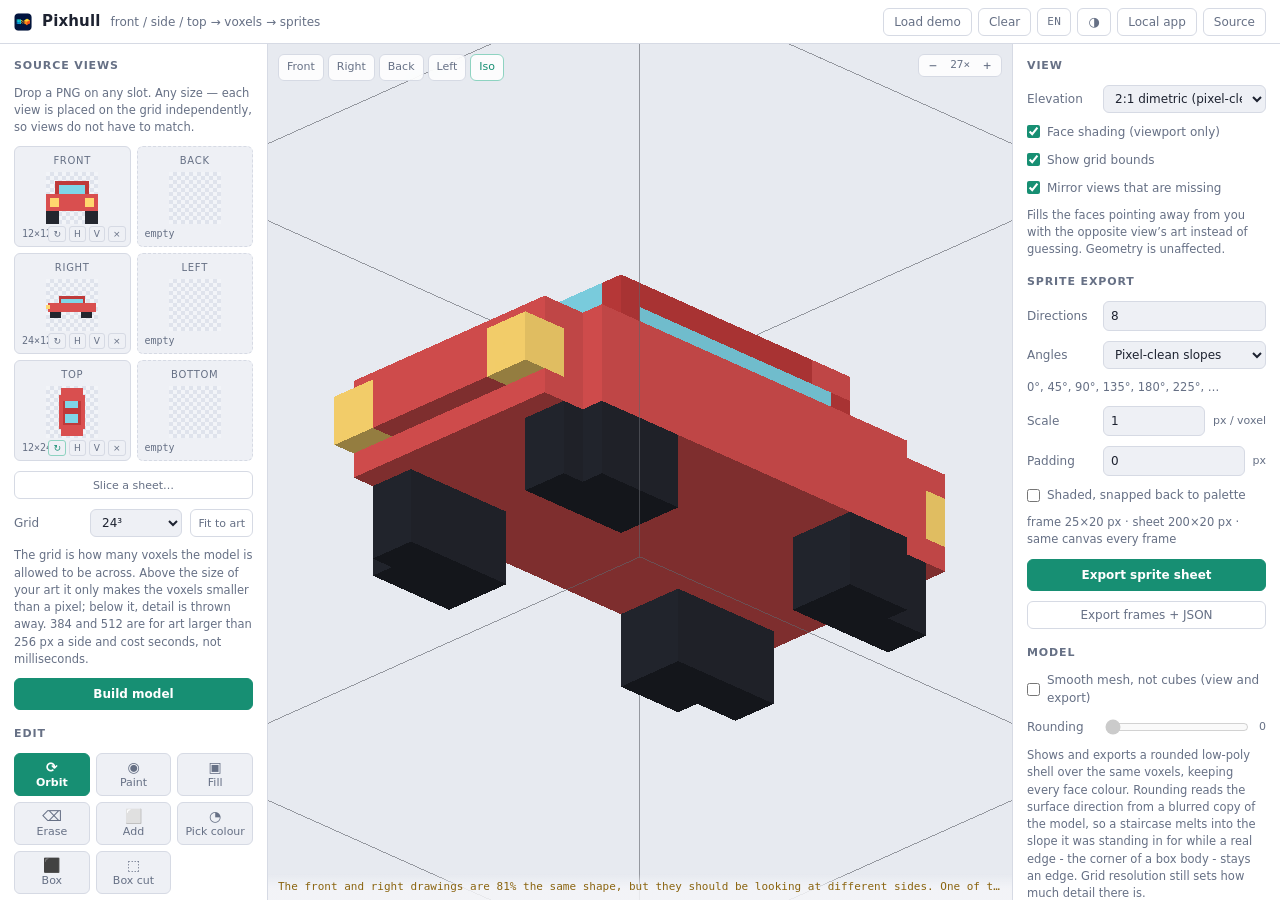
==== index.html @ c2f1fbd6 "Пункт 8: Carve in a worker, and let the tab say how far it has got Co-Authored-By: Claude Opus 5 <no" ====
<!DOCTYPE html>
<html lang="en">
<head>
<meta charset="utf-8">
<meta name="viewport" content="width=device-width, initial-scale=1">
<title>Pixhull — pixel art to 3D</title>
<meta name="description" content="Turn front / side / top pixel art into a 3D voxel model and export pixel-perfect sprite turnarounds. Free, open source, runs entirely in your browser.">
<script>
  // Apply the stored theme before the stylesheet paints, so a light-theme user
  // never sees a dark flash on load.
  try {
    var saved = localStorage.getItem('pixhull.theme');
    document.documentElement.dataset.theme =
      saved === 'light' || saved === 'dark'
        ? saved
        : (window.matchMedia('(prefers-color-scheme: light)').matches ? 'light' : 'dark');
  } catch (e) {
    document.documentElement.dataset.theme = 'dark';
  }
</script>
<link rel="stylesheet" href="css/app.css">
<link rel="icon" type="image/png" sizes="32x32" href="assets/icon-32.png">
<link rel="icon" type="image/webp" sizes="1254x1254" href="assets/icon.webp">
<link rel="apple-touch-icon" sizes="180x180" href="assets/icon-180.png">
<meta property="og:title" content="Pixhull">
<meta property="og:description" content="Turn front / side / top pixel art into a 3D voxel model and export pixel-perfect sprite turnarounds. Free, open source, runs in your browser.">
<meta property="og:image" content="https://metalismaticus.github.io/Pixhull/assets/icon.webp">
<meta name="twitter:card" content="summary">
</head>
<body>

<header class="topbar">
  <div class="brand">
    <span class="logo" aria-hidden="true"></span>
    <h1>Pixhull</h1>
    <span class="tagline" data-i18n="app.tagline"></span>
  </div>
  <div class="topbar-actions">
    <button id="btn-demo" class="ghost" type="button" data-i18n="app.loadDemo"></button>
    <button id="btn-clear" class="ghost" type="button" data-i18n="app.clear"></button>
    <button id="btn-lang" class="ghost toggle" type="button" data-i18n-title="app.language">EN</button>
    <button id="btn-theme" class="ghost toggle" type="button" data-i18n-title="app.theme" aria-hidden="false">
      <span id="theme-icon">◐</span>
    </button>
    <a class="ghost link" href="download.html" data-i18n="app.getLocal"></a>
    <a class="ghost link" href="https://github.com/Metalismaticus/Pixhull" id="repo-link" target="_blank" rel="noopener" data-i18n="app.source"></a>
  </div>
</header>

<main class="layout">

  <!-- ------------------------------------------------------------------ -->
  <aside class="panel panel-left">
    <h2 data-i18n="views.heading"></h2>
    <p class="hint" data-i18n="views.hint"></p>

    <div id="view-slots" class="view-slots"></div>
    <button id="btn-sheet" class="ghost small" type="button" data-i18n="sheet.open"></button>

    <div class="field">
      <label for="grid-size" data-i18n="grid.label"></label>
      <select id="grid-size">
        <option value="16">16³</option>
        <option value="24">24³</option>
        <option value="32" selected>32³</option>
        <option value="48">48³</option>
        <option value="64">64³</option>
        <option value="96">96³</option>
        <option value="128">128³</option>
        <option value="192">192³</option>
        <option value="256">256³</option>
        <option value="384">384³</option>
        <option value="512">512³</option>
      </select>
      <button id="btn-autofit" class="ghost small" type="button" data-i18n="grid.fit"></button>
    </div>
    <p class="hint" id="grid-hint" data-i18n="grid.hint"></p>

    <button id="btn-build" class="primary" type="button" data-i18n="grid.build"></button>

    <h2 data-i18n="edit.heading"></h2>
    <div class="toolbar" id="tool-bar" role="radiogroup" data-i18n-aria="edit.heading"></div>
    <p class="hint" id="tool-hint"></p>

    <div class="field">
      <label for="brush-size" data-i18n="edit.brush"></label>
      <input type="range" id="brush-size" min="0" max="4" step="1" value="0">
      <span class="unit" id="brush-label">1³</span>
    </div>
    <p class="hint warn hidden" id="brush-note" data-i18n="edit.brushOff"></p>
    <div class="field checkbox">
      <input type="checkbox" id="face-only" checked>
      <label for="face-only" data-i18n="edit.faceOnly"></label>
    </div>
    <p class="hint warn hidden" id="face-only-note" data-i18n="edit.faceOnlyOff"></p>
    <div class="field checkbox">
      <input type="checkbox" id="symmetry-x">
      <label for="symmetry-x" data-i18n="edit.symmetryX"></label>
    </div>

    <div class="field history-row">
      <button id="btn-undo" class="ghost small" type="button" data-i18n="edit.undo" disabled></button>
      <button id="btn-redo" class="ghost small" type="button" data-i18n="edit.redo" disabled></button>
    </div>
    <p class="hint" id="history-note" data-i18n="edit.nothingYet"></p>
    <p class="hint" data-i18n="edit.hint"></p>

    <h2 data-i18n="edit.paletteHeading"></h2>
    <div class="palette-box" id="palette-box" role="radiogroup" data-i18n-aria="edit.paletteHeading"></div>
    <p class="palette-foot" id="palette-foot"></p>
    <p class="hint warn hidden" id="palette-full-note" data-i18n="edit.paletteFullHint"></p>
    <input type="color" id="edit-color" class="offscreen" tabindex="-1" aria-hidden="true">
    <div class="field">
      <input type="color" id="new-color" value="#ff8844" data-i18n-title="edit.newColor">
      <button id="btn-add-color" class="ghost small" type="button" data-i18n="edit.addColor"></button>
    </div>
  </aside>

  <!-- ------------------------------------------------------------------ -->
  <section class="viewport">
    <canvas id="gl" aria-label="3D model viewport"></canvas>

    <div class="viewport-overlay">
      <div class="angle-chips" id="angle-chips"></div>
      <div class="zoom-chip">
        <button id="zoom-out" type="button" data-i18n-aria="viewport.zoomOut">−</button>
        <span id="zoom-label">4×</span>
        <button id="zoom-in" type="button" data-i18n-aria="viewport.zoomIn">+</button>
      </div>
    </div>

    <div id="viewport-empty" class="viewport-empty">
      <p data-i18n="viewport.emptyTitle"></p>
      <p class="hint"><span data-i18n="viewport.emptyHintBefore"></span><button id="btn-demo-2" class="linkish" type="button" data-i18n="viewport.emptyHintLink"></button><span data-i18n="viewport.emptyHintAfter"></span></p>
    </div>

    <div id="build-progress" class="progress hidden" role="progressbar"
         aria-valuemin="0" aria-valuemax="100" aria-valuenow="0" data-i18n-aria="build.progress">
      <div id="build-progress-fill" class="progress-fill"></div>
    </div>

    <div class="statusbar" id="statusbar"></div>
  </section>

  <!-- ------------------------------------------------------------------ -->
  <aside class="panel panel-right">
    <h2 data-i18n="view.heading"></h2>
    <div class="field">
      <label for="pitch-preset" data-i18n="view.elevation"></label>
      <select id="pitch-preset"></select>
    </div>
    <div class="field checkbox">
      <input type="checkbox" id="shade-toggle" checked>
      <label for="shade-toggle" data-i18n="view.shading"></label>
    </div>
    <div class="field checkbox">
      <input type="checkbox" id="bounds-toggle" checked>
      <label for="bounds-toggle" data-i18n="view.bounds"></label>
    </div>
    <div class="field checkbox">
      <input type="checkbox" id="mirror-toggle" checked>
      <label for="mirror-toggle" data-i18n="view.mirror"></label>
    </div>
    <p class="hint" data-i18n="view.mirrorHint"></p>

    <h2 data-i18n="export.heading"></h2>
    <div class="field">
      <label for="dir-count" data-i18n="export.directions"></label>
      <input type="number" id="dir-count" min="1" max="64" step="1" value="8">
    </div>
    <div class="field">
      <label for="angle-mode" data-i18n="export.angles"></label>
      <select id="angle-mode">
        <option value="clean" selected data-i18n="export.anglesClean"></option>
        <option value="uniform" data-i18n="export.anglesUniform"></option>
      </select>
    </div>
    <p class="hint" id="angle-preview">—</p>
    <div class="field">
      <label for="export-scale" data-i18n="export.scale"></label>
      <input type="number" id="export-scale" min="1" max="16" step="1" value="1">
      <span class="unit" data-i18n="export.scaleUnit"></span>
    </div>
    <div class="field">
      <label for="export-pad" data-i18n="export.padding"></label>
      <input type="number" id="export-pad" min="0" max="64" step="1" value="0">
      <span class="unit" data-i18n="export.paddingUnit"></span>
    </div>
    <div class="field checkbox">
      <input type="checkbox" id="export-shaded">
      <label for="export-shaded" data-i18n="export.shaded"></label>
    </div>
    <p class="hint" id="frame-preview">—</p>

    <button id="btn-export-sheet" class="primary" type="button" data-i18n="export.sheet"></button>
    <button id="btn-export-frames" class="ghost" type="button" data-i18n="export.frames"></button>

    <h2 data-i18n="model.heading"></h2>
    <div class="field checkbox">
      <input type="checkbox" id="obj-smooth">
      <label for="obj-smooth" data-i18n="model.smooth"></label>
    </div>
    <div class="field">
      <label for="obj-relax" data-i18n="model.relax"></label>
      <input type="range" id="obj-relax" min="0" max="6" step="1" value="0" disabled>
      <span class="unit" id="relax-label">0</span>
    </div>
    <p class="hint" data-i18n="model.smoothHint"></p>
    <button id="btn-export-obj" class="ghost" type="button" data-i18n="model.obj"></button>
    <button id="btn-export-glb" class="ghost" type="button" data-i18n="model.glb"></button>
    <button id="btn-export-vox" class="ghost" type="button" data-i18n="model.vox"></button>
    <p class="hint warn hidden" id="vox-note"></p>
    <button id="btn-save" class="ghost" type="button" data-i18n="model.save"></button>
    <button id="btn-load" class="ghost" type="button" data-i18n="model.load"></button>

    <div class="stats" id="stats"></div>
  </aside>
</main>


<dialog id="sheet-dialog" class="sheet-dialog">
  <h2 data-i18n="sheet.heading"></h2>
  <p class="hint" data-i18n="sheet.hint"></p>
  <div class="field">
    <label for="sheet-gap" data-i18n="sheet.gap"></label>
    <input type="range" id="sheet-gap" min="1" max="12" step="1" value="1">
    <span class="unit" id="sheet-gap-label">1</span>
  </div>
  <p class="hint" id="sheet-summary">—</p>
  <div id="sheet-cells" class="sheet-cells"></div>
  <div class="sheet-actions">
    <button id="sheet-cancel" class="ghost" type="button" data-i18n="sheet.cancel"></button>
    <button id="sheet-apply" class="primary" type="button" data-i18n="sheet.apply"></button>
  </div>
</dialog>

<input type="file" id="sheet-input" accept="image/png,image/*" hidden>
<input type="file" id="file-input" accept="image/png,image/*" hidden>
<input type="file" id="project-input" accept="application/json,.pixhull,.json" hidden>

<script type="module" src="src/main.js"></script>
</body>
</html>
---- css/app.css ----
/* Dark is the default. Every colour is a token, including --viewport-bg, which
   the WebGL canvas reads back out of the stylesheet for its clear colour. */
:root {
  --bg: #0e1016;
  --bg-panel: #151821;
  --bg-sunken: #0a0c11;
  --viewport-bg: #171a23;
  --line: #262b38;
  --line-soft: #1c202a;
  --text: #dfe4ee;
  --text-dim: #8b93a6;
  --accent: #64d2b3;
  --accent-dim: #2f6f60;
  --accent-ink: #08120f;
  --danger: #e2685f;
  --warn: #e8c57a;
  --checker-a: #1a1e28;
  --checker-b: #12151d;
  --overlay: #151821cc;
  --status-fade: #0e1016dd;
  --bounds-color: #ffffff;
  --bounds-alpha: 0.12;
  --radius: 6px;
  --mono: ui-monospace, "SF Mono", "Cascadia Mono", Menlo, Consolas, monospace;
  color-scheme: dark;
}

:root[data-theme="light"] {
  --bg: #f4f5f8;
  --bg-panel: #ffffff;
  --bg-sunken: #eef0f5;
  --viewport-bg: #e7eaf0;
  --line: #d6dae4;
  --line-soft: #e6e9f0;
  --text: #1d2230;
  --text-dim: #667085;
  --accent: #178f73;
  --accent-dim: #8ed3c1;
  --accent-ink: #ffffff;
  --danger: #c33f36;
  --warn: #8a6410;
  --checker-a: #dfe3ec;
  --checker-b: #f2f4f8;
  --overlay: #ffffffd9;
  --status-fade: #f4f5f8dd;
  --bounds-color: #1d2230;
  --bounds-alpha: 0.35;
  color-scheme: light;
}

* { box-sizing: border-box; }

html, body {
  height: 100%;
  margin: 0;
}

body {
  background: var(--bg);
  color: var(--text);
  font: 13px/1.5 system-ui, -apple-system, "Segoe UI", Roboto, sans-serif;
  display: flex;
  flex-direction: column;
  overflow: hidden;
}

h1, h2 { margin: 0; font-weight: 600; }

/* ---------------------------------------------------------------- topbar */

.topbar {
  display: flex;
  align-items: center;
  justify-content: space-between;
  gap: 16px;
  padding: 0 14px;
  height: 44px;
  flex: 0 0 auto;
  background: var(--bg-panel);
  border-bottom: 1px solid var(--line);
}

.brand { display: flex; align-items: center; gap: 10px; }
.brand h1 { font-size: 15px; letter-spacing: 0.01em; }

.logo {
  width: 18px; height: 18px;
  align-self: center;
  background: url("../assets/icon-32.png") center / contain no-repeat;
  border-radius: 4px;
}

.tagline { color: var(--text-dim); font-size: 12px; }
@media (max-width: 900px) { .tagline { display: none; } }

.topbar-actions { display: flex; align-items: center; gap: 6px; }

/* ---------------------------------------------------------------- layout */

.layout {
  flex: 1 1 auto;
  min-height: 0;
  display: grid;
  grid-template-columns: 268px minmax(0, 1fr) 268px;
}

.panel {
  background: var(--bg-panel);
  padding: 14px;
  overflow-y: auto;
  display: flex;
  flex-direction: column;
  gap: 10px;
}

.panel-left { border-right: 1px solid var(--line); }
.panel-right { border-left: 1px solid var(--line); }

.panel h2 {
  font-size: 11px;
  text-transform: uppercase;
  letter-spacing: 0.08em;
  color: var(--text-dim);
  margin-top: 6px;
}
.panel h2:first-child { margin-top: 0; }

.hint { margin: 0; color: var(--text-dim); font-size: 11.5px; }
.hint.hidden { display: none; }
/* A note explaining why the control above it is greyed out. */
.hint.warn { color: var(--warn, #d08a3a); }

/* ----------------------------------------------------------- view slots */

.view-slots {
  display: grid;
  grid-template-columns: 1fr 1fr;
  gap: 6px;
}

.slot {
  position: relative;
  background: var(--bg-sunken);
  border: 1px dashed var(--line);
  border-radius: var(--radius);
  padding: 6px 6px 22px;
  min-height: 92px;
  display: flex;
  flex-direction: column;
  align-items: center;
  gap: 4px;
  cursor: pointer;
  transition: border-color .12s, background .12s;
}

.slot:hover { border-color: var(--accent-dim); }
.slot.dragover { border-color: var(--accent); background: var(--bg-sunken); box-shadow: inset 0 0 0 999px rgba(100, 210, 179, 0.09); }
.slot.filled { border-style: solid; }
.slot.disabled { opacity: .4; }

.slot-name {
  font-size: 10px;
  text-transform: uppercase;
  letter-spacing: .07em;
  color: var(--text-dim);
  width: 100%;
  text-align: center;
  white-space: nowrap;
  overflow: hidden;
  text-overflow: ellipsis;
}

.slot canvas {
  image-rendering: pixelated;
  width: 52px;
  height: 52px;
  object-fit: contain;
  background:
    linear-gradient(45deg, var(--checker-a) 25%, transparent 25%, transparent 75%, var(--checker-a) 75%) 0 0 / 8px 8px,
    linear-gradient(45deg, var(--checker-a) 25%, transparent 25%, transparent 75%, var(--checker-a) 75%) 4px 4px / 8px 8px,
    var(--checker-b);
}

/* Footer row: size on the left, tools on the right, so a long localised view
   name above can use the full width without colliding with either. */
.slot-size {
  position: absolute;
  left: 7px;
  bottom: 5px;
  font-size: 10px;
  color: var(--text-dim);
  font-family: var(--mono);
}

.slot-tools {
  display: flex;
  gap: 3px;
  position: absolute;
  bottom: 4px;
  right: 4px;
  opacity: 0;
  transition: opacity .12s;
}
.slot:hover .slot-tools, .slot.filled .slot-tools { opacity: 1; }

.slot-tools button {
  font-size: 9px;
  padding: 1px 4px;
  min-width: 0;
  line-height: 1.4;
  background: var(--bg-sunken);
  border: 1px solid var(--line);
  color: var(--text-dim);
  border-radius: 3px;
  cursor: pointer;
}
.slot-tools button:hover { color: var(--text); border-color: var(--accent-dim); }
.slot-tools button.on { color: var(--accent); border-color: var(--accent-dim); }

/* -------------------------------------------------------------- controls */

.field {
  display: flex;
  align-items: center;
  gap: 8px;
}

.field label {
  flex: 0 0 68px;
  color: var(--text-dim);
  font-size: 12px;
}

.field.checkbox { gap: 7px; }
.field.checkbox label { flex: 1 1 auto; }
.field.checkbox input { accent-color: var(--accent); margin: 0; }

.field .unit { color: var(--text-dim); font-size: 11px; }

select, input[type="number"], input[type="text"] {
  flex: 1 1 auto;
  min-width: 0;
  background: var(--bg-sunken);
  border: 1px solid var(--line);
  color: var(--text);
  border-radius: var(--radius);
  padding: 5px 7px;
  font: inherit;
  font-size: 12px;
}

select:focus, input:focus { outline: 1px solid var(--accent-dim); border-color: var(--accent-dim); }

button {
  font: inherit;
  font-size: 12px;
  border-radius: var(--radius);
  padding: 6px 10px;
  cursor: pointer;
  border: 1px solid transparent;
  transition: background .12s, border-color .12s, color .12s;
}

button.primary {
  background: var(--accent);
  color: var(--accent-ink);
  font-weight: 600;
  border-color: var(--accent);
}
button.primary:hover { filter: brightness(1.12); }
button.primary:disabled { background: var(--accent-dim); border-color: var(--accent-dim); opacity: .7; cursor: not-allowed; }

/* The Source link has to match the buttons beside it exactly: same box, same
   height, same optical centre. Left as an inline-block <a> it inherited none of
   the button padding and sat on its own baseline. */
button.ghost, .ghost.link {
  display: inline-flex;
  align-items: center;
  justify-content: center;
  min-height: 28px;
  padding: 6px 10px;
  border: 1px solid var(--line);
  border-radius: var(--radius);
  background: transparent;
  color: var(--text-dim);
  text-decoration: none;
  font: inherit;
  font-size: 12px;
  line-height: 1;
  cursor: pointer;
}
button.ghost:hover, .ghost.link:hover { color: var(--text); border-color: var(--accent-dim); }
button.ghost:disabled { opacity: .45; cursor: not-allowed; }

button.small { flex: 0 0 auto; padding: 4px 7px; font-size: 11px; }

/* Square icon-ish toggles in the top bar (language, theme). */
button.toggle {
  min-width: 34px;
  padding: 6px 8px;
  font-family: var(--mono);
  font-size: 11px;
  letter-spacing: .04em;
  text-align: center;
}
button.toggle span { font-family: system-ui, sans-serif; font-size: 13px; line-height: 1; }

button.linkish {
  background: none;
  border: none;
  padding: 0;
  color: var(--accent);
  text-decoration: underline;
  font-size: inherit;
}

/* -------------------------------------------------------------- viewport */

.viewport {
  position: relative;
  min-width: 0;
  background: var(--viewport-bg);
  display: flex;
}

#gl {
  width: 100%;
  height: 100%;
  display: block;
  touch-action: none;
  cursor: grab;
}
#gl.dragging { cursor: grabbing; }

.viewport-overlay {
  position: absolute;
  inset: 10px 10px auto 10px;
  display: flex;
  justify-content: space-between;
  align-items: flex-start;
  gap: 10px;
  pointer-events: none;
}

.angle-chips {
  display: flex;
  flex-wrap: wrap;
  gap: 4px;
  pointer-events: auto;
}

.angle-chips button, .zoom-chip {
  background: var(--overlay);
  backdrop-filter: blur(6px);
  border: 1px solid var(--line);
  color: var(--text-dim);
  border-radius: var(--radius);
  font-size: 11px;
  padding: 4px 8px;
}
.angle-chips button:hover { color: var(--text); border-color: var(--accent-dim); }
.angle-chips button.on { color: var(--accent); border-color: var(--accent-dim); }

.zoom-chip {
  pointer-events: auto;
  display: flex;
  align-items: center;
  gap: 2px;
  padding: 2px 4px;
  font-family: var(--mono);
}
.zoom-chip button {
  background: none;
  border: none;
  color: var(--text-dim);
  padding: 2px 6px;
  font-size: 13px;
  line-height: 1;
}
.zoom-chip button:hover { color: var(--accent); }
.zoom-chip span { min-width: 30px; text-align: center; font-size: 11px; }

.viewport-empty {
  position: absolute;
  inset: 0;
  display: flex;
  flex-direction: column;
  align-items: center;
  justify-content: center;
  gap: 4px;
  text-align: center;
  color: var(--text-dim);
  pointer-events: none;
}
.viewport-empty p { margin: 0; }
.viewport-empty .hint { pointer-events: auto; }
.viewport-empty.hidden { display: none; }

/*
 * How far the build has got. Two pixels immediately above the status line,
 * which carries the same number in words: the bar is for "is this moving", the
 * line for "what is it doing". Nothing else on screen moves during a build, so
 * a thicker bar would be shouting.
 */
.progress {
  position: absolute;
  left: 0; right: 0; bottom: 22px;
  height: 2px;
  background: var(--line-soft);
  pointer-events: none;
}
.progress.hidden { display: none; }

.progress-fill {
  height: 100%;
  width: 0;
  background: var(--accent);
  /* The worker sends a step as soon as the fraction moves 1%, and at least once
     every 60 ms even when it has not - so steps can arrive far faster than this
     easing, and 60 ms is only the longest gap. Easing reads as motion rather
     than as a bar that twitches. */
  transition: width 120ms linear;
}

.statusbar {
  position: absolute;
  left: 0; right: 0; bottom: 0;
  padding: 5px 10px;
  font-family: var(--mono);
  font-size: 11px;
  color: var(--text-dim);
  background: linear-gradient(transparent, var(--status-fade) 55%);
  pointer-events: none;
  white-space: nowrap;
  overflow: hidden;
  text-overflow: ellipsis;
}
.statusbar.warn { color: var(--warn); }
.statusbar.error { color: var(--danger); }

/* ----------------------------------------------------------------- stats */

.stats {
  margin-top: auto;
  padding-top: 10px;
  border-top: 1px solid var(--line-soft);
  font-family: var(--mono);
  font-size: 11px;
  color: var(--text-dim);
  display: grid;
  gap: 2px;
}
.stats b { color: var(--text); font-weight: 500; }

/* ------------------------------------------------------------- responsive */

@media (max-width: 860px) {
  .layout { grid-template-columns: 1fr; grid-template-rows: auto minmax(280px, 1fr) auto; overflow-y: auto; }
  .panel-left { border-right: none; border-bottom: 1px solid var(--line); }
  .panel-right { border-left: none; border-top: 1px solid var(--line); }
  body { overflow: auto; }
}

/* ------------------------------------------------------------------ editor */

.toolbar {
  display: grid;
  grid-template-columns: repeat(3, 1fr);
  gap: 6px;
}

.toolbar button {
  background: var(--bg-sunken);
  border: 1px solid var(--line);
  color: var(--text-dim);
  padding: 6px 4px;
  font-size: 11px;
  display: flex;
  flex-direction: column;
  align-items: center;
  gap: 2px;
  line-height: 1.2;
}
.toolbar button:hover { color: var(--text); border-color: var(--accent-dim); }
.toolbar button.on {
  color: var(--accent-ink);
  background: var(--accent);
  border-color: var(--accent);
  font-weight: 600;
}
.toolbar .glyph { font-size: 14px; line-height: 1; }
/* A label that wraps would make one button taller than its neighbours and
   break the 3x3 grid; the full name and the hotkey live in `title`. */
.toolbar button span:not(.glyph) {
  max-width: 100%;
  white-space: nowrap;
  overflow: hidden;
  text-overflow: ellipsis;
}
.toolbar button:focus-visible { outline: 1px solid var(--accent-dim); outline-offset: 0; }

/*
 * The palette is a box with an edge, not a strip that runs off the bottom of
 * the panel. 192px is chosen so the eighth row of swatches is cut in half:
 * a half-row is the plainest possible way to say "there is more below", and it
 * costs no shadow, no gradient and no extra element. 180px of content over a
 * 24px row (20 + 4 gap) is 7.5 rows.
 */
.palette-box {
  /* The panel is a flex column, so a box with a scroller of its own would be
     squeezed to nothing by its siblings unless it refuses to shrink. */
  flex: 0 0 auto;
  max-height: 192px;
  overflow-y: auto;
  padding: 6px;
  border: 1px solid var(--line);
  border-radius: var(--radius);
  background: var(--bg-sunken);
  display: flex;
  flex-direction: column;
  /* Hues are separated by a wider gap than swatches within one hue: that gap
     is the only grouping mark there is, because labels would eat half the box. */
  gap: 10px;
}

.palette-band {
  display: flex;
  flex-wrap: wrap;
  gap: 4px;
}

.palette-box button {
  width: 20px;
  height: 20px;
  padding: 0;
  border-radius: 4px;
  border: 1px solid var(--line);
  cursor: pointer;
}
.palette-box button:hover { transform: scale(1.12); }
.palette-box button:focus-visible {
  outline: none;
  box-shadow: 0 0 0 2px var(--bg-sunken), 0 0 0 3px var(--accent-dim);
}
.palette-box button.on {
  border-color: var(--accent);
  box-shadow: 0 0 0 2px var(--bg-sunken), 0 0 0 3px var(--accent);
}
/* A colour no face in the model wears. It is dimmed for the same reason a
   disabled control is: it is not doing anything. */
.palette-box button.unused { opacity: 0.45; }

.palette-box.empty { min-height: 56px; justify-content: center; }
.palette-box .hint { text-align: center; padding: 0 2px; }

/*
 * One line about the selected swatch. Deliberately not `.stats`: that one is
 * pushed to the bottom of the panel with `margin-top: auto` and draws a rule
 * above itself, which in mid-column reads as a section break that is not there.
 */
.palette-foot {
  margin: 0;
  min-height: 16px;
  font-family: var(--mono);
  font-size: 11px;
  color: var(--text-dim);
  white-space: nowrap;
  overflow: hidden;
  text-overflow: ellipsis;
}

input[type="color"] {
  flex: 0 0 32px;
  height: 26px;
  padding: 2px;
  background: var(--bg-sunken);
  border: 1px solid var(--line);
  border-radius: var(--radius);
  cursor: pointer;
}

/*
 * The picker that recolours an existing swatch has no place of its own in the
 * panel: it is opened from the swatch and closes itself. It stays in the
 * layout rather than `display: none` because a hidden input cannot be asked
 * to show its picker.
 */
.offscreen {
  position: absolute;
  width: 1px;
  height: 1px;
  opacity: 0;
  pointer-events: none;
}

.history-row { gap: 4px; }
.history-row button { flex: 1 1 0; }

input[type="range"] {
  flex: 1 1 auto;
  min-width: 0;
  accent-color: var(--accent);
}

/* The cursor tells you which tool is armed before you click. */
#gl.tool-paint, #gl.tool-fill, #gl.tool-add { cursor: crosshair; }
#gl.tool-erase { cursor: cell; }
#gl.tool-pick { cursor: copy; }

/* ---------------------------------------------------------- sheet slicing */

.sheet-dialog {
  background: var(--bg-panel);
  color: var(--text);
  border: 1px solid var(--line);
  border-radius: 10px;
  padding: 18px;
  width: min(680px, 92vw);
  max-height: 86vh;
  overflow-y: auto;
  font: inherit;
}

.sheet-dialog::backdrop {
  background: #000a;
  backdrop-filter: blur(2px);
}

.sheet-dialog h2 {
  font-size: 13px;
  text-transform: uppercase;
  letter-spacing: 0.08em;
  color: var(--text-dim);
  margin-bottom: 8px;
}

.sheet-dialog .field { margin: 12px 0; }

.sheet-cells {
  display: grid;
  grid-template-columns: repeat(auto-fill, minmax(116px, 1fr));
  gap: 8px;
  margin: 12px 0 16px;
}

.sheet-cell {
  background: var(--bg-sunken);
  border: 1px solid var(--line);
  border-radius: var(--radius);
  padding: 7px;
  display: flex;
  flex-direction: column;
  align-items: center;
  gap: 5px;
}

.sheet-cell.assigned { border-color: var(--accent-dim); }

.sheet-cell canvas {
  image-rendering: pixelated;
  width: 84px;
  height: 84px;
  object-fit: contain;
  background:
    linear-gradient(45deg, var(--checker-a) 25%, transparent 25%, transparent 75%, var(--checker-a) 75%) 0 0 / 8px 8px,
    linear-gradient(45deg, var(--checker-a) 25%, transparent 25%, transparent 75%, var(--checker-a) 75%) 4px 4px / 8px 8px,
    var(--checker-b);
}

.sheet-cell .size {
  font-family: var(--mono);
  font-size: 10px;
  color: var(--text-dim);
}

.sheet-cell select { width: 100%; font-size: 11px; padding: 3px 5px; }

.sheet-actions {
  display: flex;
  justify-content: flex-end;
  gap: 8px;
}

/* ------------------------------------------------------------- doc pages */

.doc-body { overflow: auto; display: block; }

.page {
  max-width: 760px;
  margin: 0 auto;
  padding: 28px 20px 80px;
  line-height: 1.6;
}

.page h2 {
  font-size: 22px;
  margin-bottom: 8px;
  text-transform: none;
  letter-spacing: 0;
  color: var(--text);
}

.page h3 {
  font-size: 15px;
  margin: 32px 0 8px;
  color: var(--text);
}

.page h4 {
  font-size: 13px;
  margin: 20px 0 6px;
  color: var(--text-dim);
  font-weight: 600;
}

.page p { margin: 10px 0; }
.page ul { padding-left: 20px; }
.page li { margin: 6px 0; }
.page a { color: var(--accent); }

.cta {
  display: flex;
  align-items: center;
  gap: 14px;
  flex-wrap: wrap;
  margin: 22px 0 6px;
}

/* Needs to out-specify `.page a`, which would otherwise paint the label the
   same green as the button it sits on. */
.page a.button-link,
.button-link {
  display: inline-flex;
  align-items: center;
  padding: 10px 18px;
  border-radius: var(--radius);
  background: var(--accent);
  color: var(--accent-ink);
  font-weight: 600;
  text-decoration: none;
  border: 1px solid var(--accent);
}
.page a.button-link:hover { filter: brightness(1.12); color: var(--accent-ink); }

.page pre {
  position: relative;
  background: var(--bg-sunken);
  border: 1px solid var(--line);
  border-radius: var(--radius);
  padding: 12px 14px;
  overflow-x: auto;
  font-family: var(--mono);
  font-size: 12px;
  line-height: 1.5;
}

.page pre code { white-space: pre; }
.page code { font-family: var(--mono); font-size: 12px; }

.page pre .copy {
  position: absolute;
  top: 7px;
  right: 7px;
  font-size: 10.5px;
  padding: 3px 8px;
  background: var(--bg-panel);
  border: 1px solid var(--line);
  color: var(--text-dim);
  border-radius: 4px;
  opacity: 0;
  transition: opacity .12s;
}
.page pre:hover .copy, .page pre .copy:focus { opacity: 1; }
.page pre .copy:hover { color: var(--text); border-color: var(--accent-dim); }

.tool-list { margin: 12px 0; }
.tool-list dt { margin-top: 12px; }
.tool-list dd { margin: 3px 0 0 0; color: var(--text-dim); }

.brand a.logo { display: block; }
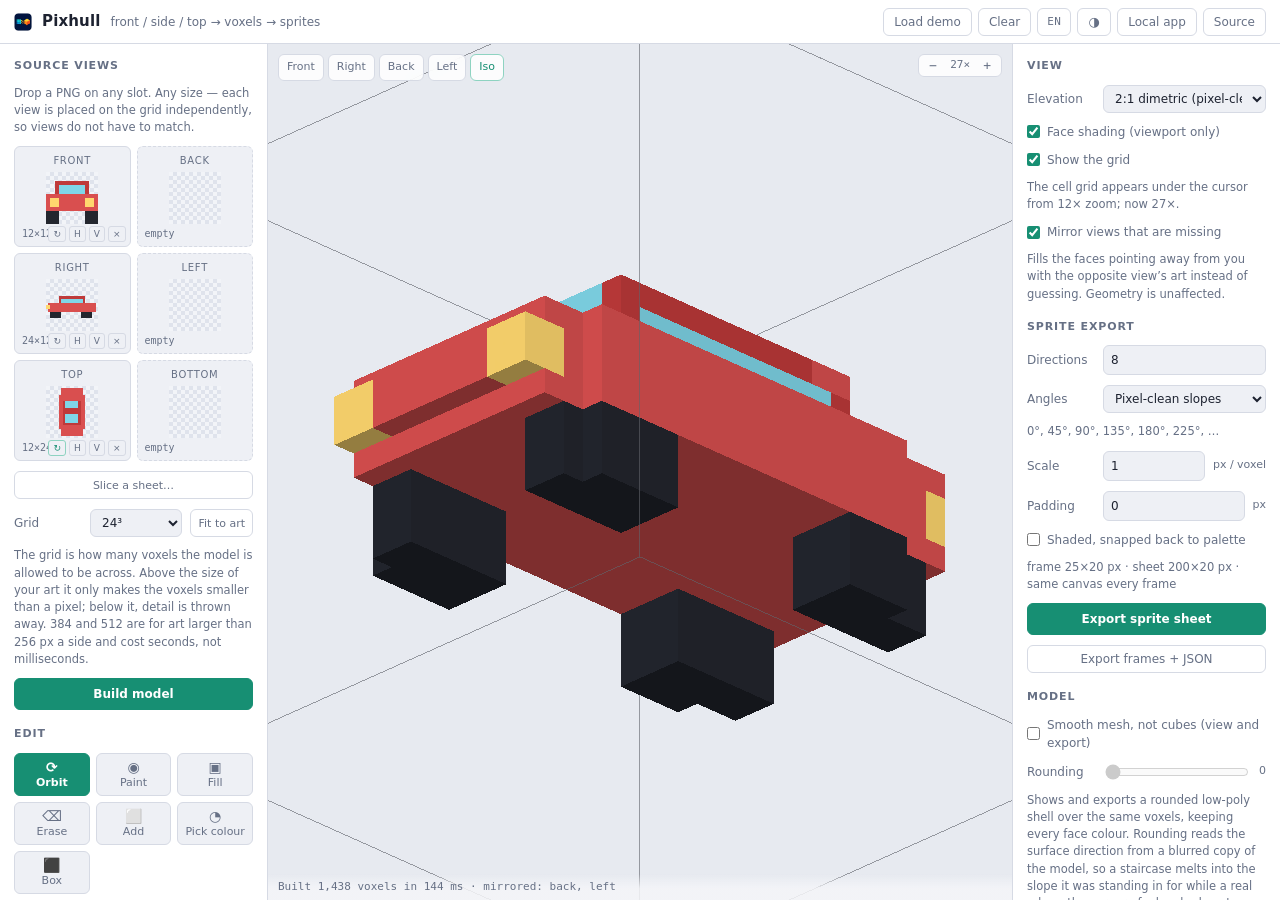
==== commit 753ac39d: "Пункт 2: Let the box hold still, so the artist can aim before anything moves Co-Authored-By: Claude " ====
--- a/index.html
+++ b/index.html
@@ -82,6 +82,27 @@
     <div class="toolbar" id="tool-bar" role="radiogroup" data-i18n-aria="edit.heading"></div>
     <p class="hint" id="tool-hint"></p>
 
+    <!-- The block a box drag leaves behind. It takes no room until there is a
+         selection: a permanent 118px gap in the densest column would cost more
+         than the controls below shifting down when one appears. -->
+    <div class="selection-block hidden" id="selection-block">
+      <div class="field">
+        <label data-i18n="edit.selection"></label>
+        <span class="unit mono" id="selection-size">1×1×1</span>
+      </div>
+      <p class="readout" id="selection-figures"></p>
+      <div class="field selection-actions">
+        <button id="btn-box-fill" class="ghost small" type="button" data-i18n="edit.boxFill"></button>
+        <button id="btn-box-delete" class="ghost small" type="button" data-i18n="edit.boxDelete"></button>
+        <button id="btn-box-paint" class="ghost small" type="button" data-i18n="edit.boxPaint"></button>
+      </div>
+      <div class="field">
+        <button id="btn-box-clear" class="ghost small" type="button" data-i18n="edit.boxClear"></button>
+      </div>
+      <p class="hint warn hidden" id="selection-note"></p>
+      <p class="hint" data-i18n="edit.boxKeys"></p>
+    </div>
+
     <div class="field">
       <label for="brush-size" data-i18n="edit.brush"></label>
       <input type="range" id="brush-size" min="0" max="4" step="1" value="0">
@@ -114,6 +135,10 @@
       <input type="color" id="new-color" value="#ff8844" data-i18n-title="edit.newColor">
       <button id="btn-add-color" class="ghost small" type="button" data-i18n="edit.addColor"></button>
     </div>
+    <div class="field">
+      <button id="btn-merge-colors" class="ghost small" type="button" data-i18n="edit.mergeColors" disabled></button>
+    </div>
+    <p class="hint" id="merge-note"></p>
   </aside>
 
   <!-- ------------------------------------------------------------------ -->
@@ -157,6 +182,7 @@
       <input type="checkbox" id="bounds-toggle" checked>
       <label for="bounds-toggle" data-i18n="view.bounds"></label>
     </div>
+    <p class="hint" id="bounds-hint"></p>
     <div class="field checkbox">
       <input type="checkbox" id="mirror-toggle" checked>
       <label for="mirror-toggle" data-i18n="view.mirror"></label>
--- a/css/app.css
+++ b/css/app.css
@@ -596,6 +596,52 @@
 .history-row { gap: 4px; }
 .history-row button { flex: 1 1 0; }
 
+/*
+ * The selection block. It appears with a block and goes with it, so it keeps
+ * the column's usual 10px rhythm on both sides rather than a reserved hole.
+ */
+/*
+ * The block keeps the vertical rhythm of the specification (section 4) rather
+ * than one flat gap: the figures belong to the size above them (4 px), the
+ * three actions are a new thought (10 px), and what follows them - the way out
+ * and the two notes - hangs off the actions at 6 px.
+ */
+.selection-block {
+  display: grid;
+  gap: 0;
+  margin: 10px 0;
+}
+.selection-block.hidden { display: none; }
+.selection-block .field { margin: 0; }
+.selection-block .readout { margin-top: 4px; }
+.selection-block .selection-actions { margin-top: 10px; }
+.selection-block .selection-actions ~ * { margin-top: 6px; }
+.selection-actions { gap: 6px; }
+.selection-actions button { flex: 1 1 0; min-height: 24px; }
+#btn-box-clear { min-height: 24px; }
+
+/*
+ * One line of numbers that change under the eye, so monospaced (section 3 of
+ * `docs/DESIGN.md`). Not `.hint`, which is proportional; not `.stats`, which is
+ * pinned to the bottom of the panel and draws a rule above itself.
+ */
+.readout {
+  margin: 0;
+  min-height: 16px;
+  font-family: var(--mono);
+  font-size: 11px;
+  color: var(--text-dim);
+  white-space: nowrap;
+  overflow: hidden;
+  text-overflow: ellipsis;
+}
+
+/* A size that changes digit by digit has to hold still while it does. */
+.unit.mono { font-family: var(--mono); }
+
+/* Every button says where the keyboard is, not only the ones in the toolbar. */
+button.ghost:focus-visible { outline: 1px solid var(--accent-dim); outline-offset: 0; }
+
 input[type="range"] {
   flex: 1 1 auto;
   min-width: 0;
@@ -603,9 +649,11 @@
 }
 
 /* The cursor tells you which tool is armed before you click. */
-#gl.tool-paint, #gl.tool-fill, #gl.tool-add { cursor: crosshair; }
+#gl.tool-paint, #gl.tool-fill, #gl.tool-add, #gl.tool-box { cursor: crosshair; }
 #gl.tool-erase { cursor: cell; }
 #gl.tool-pick { cursor: copy; }
+/* A face of the block is armed: it will move, not start a new block. */
+#gl.box-handle { cursor: move; }
 
 /* ---------------------------------------------------------- sheet slicing */
 
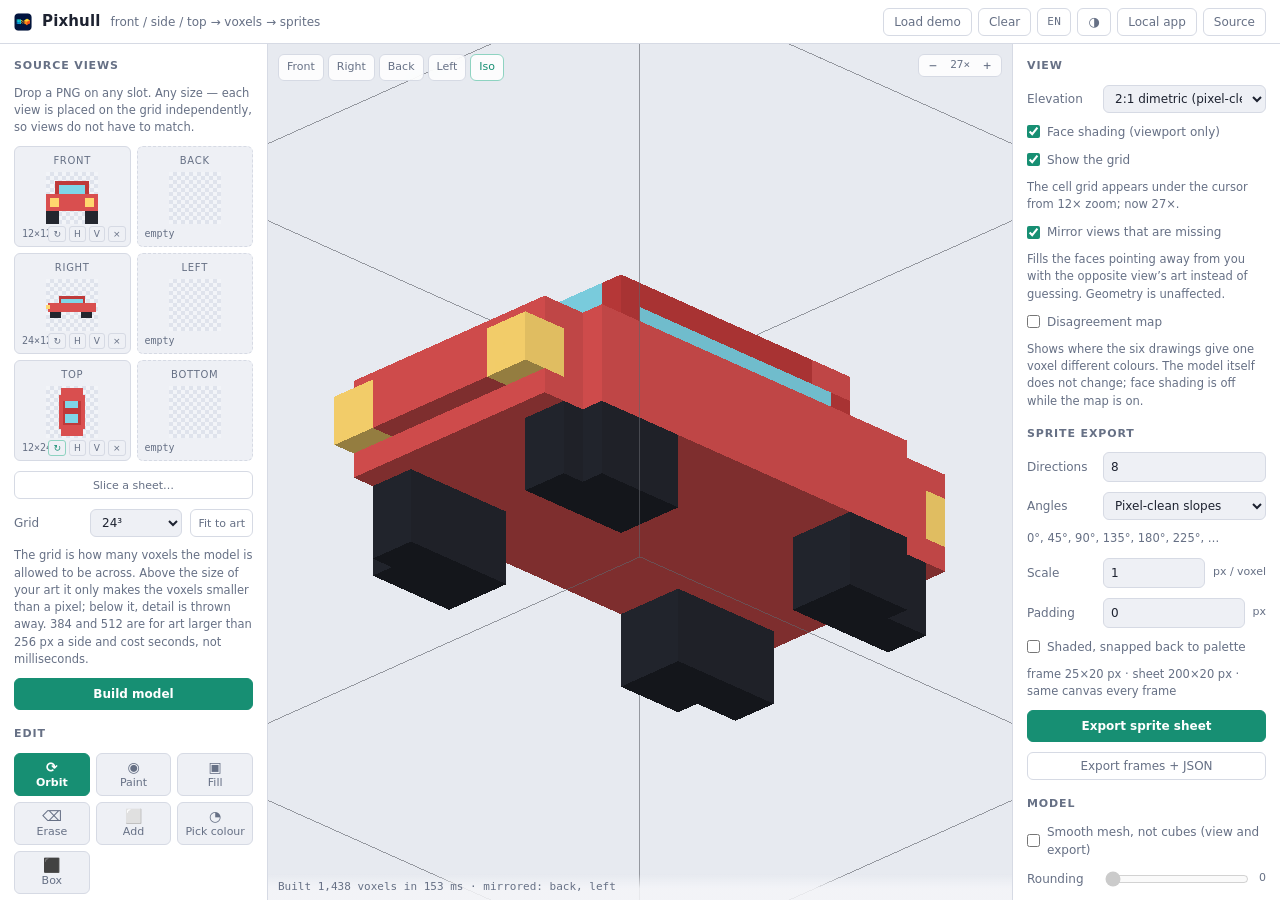
==== commit 12258089: "Пункт 3: Show the artist where the drawings fight, without touching a single voxel Co-Authored-By: C" ====
--- a/index.html
+++ b/index.html
@@ -188,6 +188,18 @@
       <label for="mirror-toggle" data-i18n="view.mirror"></label>
     </div>
     <p class="hint" data-i18n="view.mirrorHint"></p>
+    <div class="field checkbox">
+      <input type="checkbox" id="map-toggle">
+      <label for="map-toggle" data-i18n="view.map"></label>
+    </div>
+    <!-- The hint under the map takes the place of itself when the checkbox is
+         off: one line, either what the map does or why it cannot run. -->
+    <p class="hint" id="map-hint"></p>
+    <div class="map-block hidden" id="map-block">
+      <p class="readout" id="map-readout"></p>
+      <div class="scale" id="map-scale"></div>
+      <p class="hint" data-i18n="view.mapHover"></p>
+    </div>
 
     <h2 data-i18n="export.heading"></h2>
     <div class="field">
@@ -219,6 +231,7 @@
     <p class="hint" id="frame-preview">—</p>
 
     <button id="btn-export-sheet" class="primary" type="button" data-i18n="export.sheet"></button>
+    <p class="hint hidden" id="map-export-note" data-i18n="export.mapNote"></p>
     <button id="btn-export-frames" class="ghost" type="button" data-i18n="export.frames"></button>
 
     <h2 data-i18n="model.heading"></h2>
@@ -232,6 +245,7 @@
       <span class="unit" id="relax-label">0</span>
     </div>
     <p class="hint" data-i18n="model.smoothHint"></p>
+    <p class="hint hidden" id="map-smooth-note" data-i18n="model.smoothMapNote"></p>
     <button id="btn-export-obj" class="ghost" type="button" data-i18n="model.obj"></button>
     <button id="btn-export-glb" class="ghost" type="button" data-i18n="model.glb"></button>
     <button id="btn-export-vox" class="ghost" type="button" data-i18n="model.vox"></button>
--- a/css/app.css
+++ b/css/app.css
@@ -20,6 +20,16 @@
   --status-fade: #0e1016dd;
   --bounds-color: #ffffff;
   --bounds-alpha: 0.12;
+  /* The disagreement map's own scale (section 10.2 of the screen spec). A
+     ladder by lightness, so the bands read without colour vision too: louder
+     is lighter here, darker in the light theme. Kept clear of --accent and
+     --danger - a disagreement is the artist's, not a fault of the tool. */
+  --map-none: #2a2f3c;
+  --map-agree: #3f4757;
+  --map-low: #5b4a8e;
+  --map-mid: #9a4d9e;
+  --map-high: #d75f7a;
+  --map-max: #f5c451;
   --radius: 6px;
   --mono: ui-monospace, "SF Mono", "Cascadia Mono", Menlo, Consolas, monospace;
   color-scheme: dark;
@@ -45,6 +55,12 @@
   --status-fade: #f4f5f8dd;
   --bounds-color: #1d2230;
   --bounds-alpha: 0.35;
+  --map-none: #d5d9e2;
+  --map-agree: #b3bac7;
+  --map-low: #8d7ec4;
+  --map-mid: #a44fae;
+  --map-high: #c94a63;
+  --map-max: #b07400;
   color-scheme: light;
 }
 
@@ -498,6 +514,10 @@
   text-overflow: ellipsis;
 }
 .toolbar button:focus-visible { outline: 1px solid var(--accent-dim); outline-offset: 0; }
+/* A viewing mode has no tools but the one that looks: the other six go quiet
+   and the reason stands under the row (`docs/DESIGN.md`, section 6). */
+.toolbar button:disabled { opacity: .45; cursor: not-allowed; }
+.toolbar button:disabled:hover { color: var(--text-dim); border-color: var(--line); }
 
 /*
  * The palette is a box with an edge, not a strip that runs off the bottom of
@@ -639,6 +659,67 @@
 /* A size that changes digit by digit has to hold still while it does. */
 .unit.mono { font-family: var(--mono); }
 
+/*
+ * The disagreement scale: six rows of "swatch, range, name, count". Not a box
+ * and not a widget - no background, no border, no padding - because it is a
+ * list explaining the colours in the viewport, not a control.
+ *
+ * `.stats` was the near miss: same monospaced column of figures, but it is
+ * pinned to the bottom of the panel with `margin-top: auto` and draws a rule
+ * above itself, so in the middle of a section it would drag itself down and
+ * bring a stray divider with it.
+ */
+.map-block { display: block; }
+.map-block.hidden { display: none; }
+.map-block .readout { margin-top: 6px; }
+.map-block .hint { margin-top: 6px; }
+
+.scale {
+  display: grid;
+  gap: 2px;
+  margin-top: 6px;
+}
+.scale-row {
+  display: flex;
+  align-items: center;
+  gap: 6px;
+  height: 16px;
+}
+/* A band nobody landed in is still shown - a missing row would read as a
+   broken scale - but it says so by going quiet. */
+.scale-row.empty { opacity: .45; }
+.scale-chip {
+  width: 10px;
+  height: 10px;
+  border-radius: 4px;
+  flex: 0 0 auto;
+}
+.scale-range {
+  width: 44px;
+  flex: 0 0 auto;
+  text-align: right;
+  font-family: var(--mono);
+  font-size: 11px;
+  color: var(--text);
+}
+.scale-name {
+  flex: 1 1 auto;
+  min-width: 0;
+  font-size: 11px;
+  color: var(--text-dim);
+  white-space: nowrap;
+  overflow: hidden;
+  text-overflow: ellipsis;
+}
+.scale-count {
+  width: 56px;
+  flex: 0 0 auto;
+  text-align: right;
+  font-family: var(--mono);
+  font-size: 11px;
+  color: var(--text);
+}
+
 /* Every button says where the keyboard is, not only the ones in the toolbar. */
 button.ghost:focus-visible { outline: 1px solid var(--accent-dim); outline-offset: 0; }
 
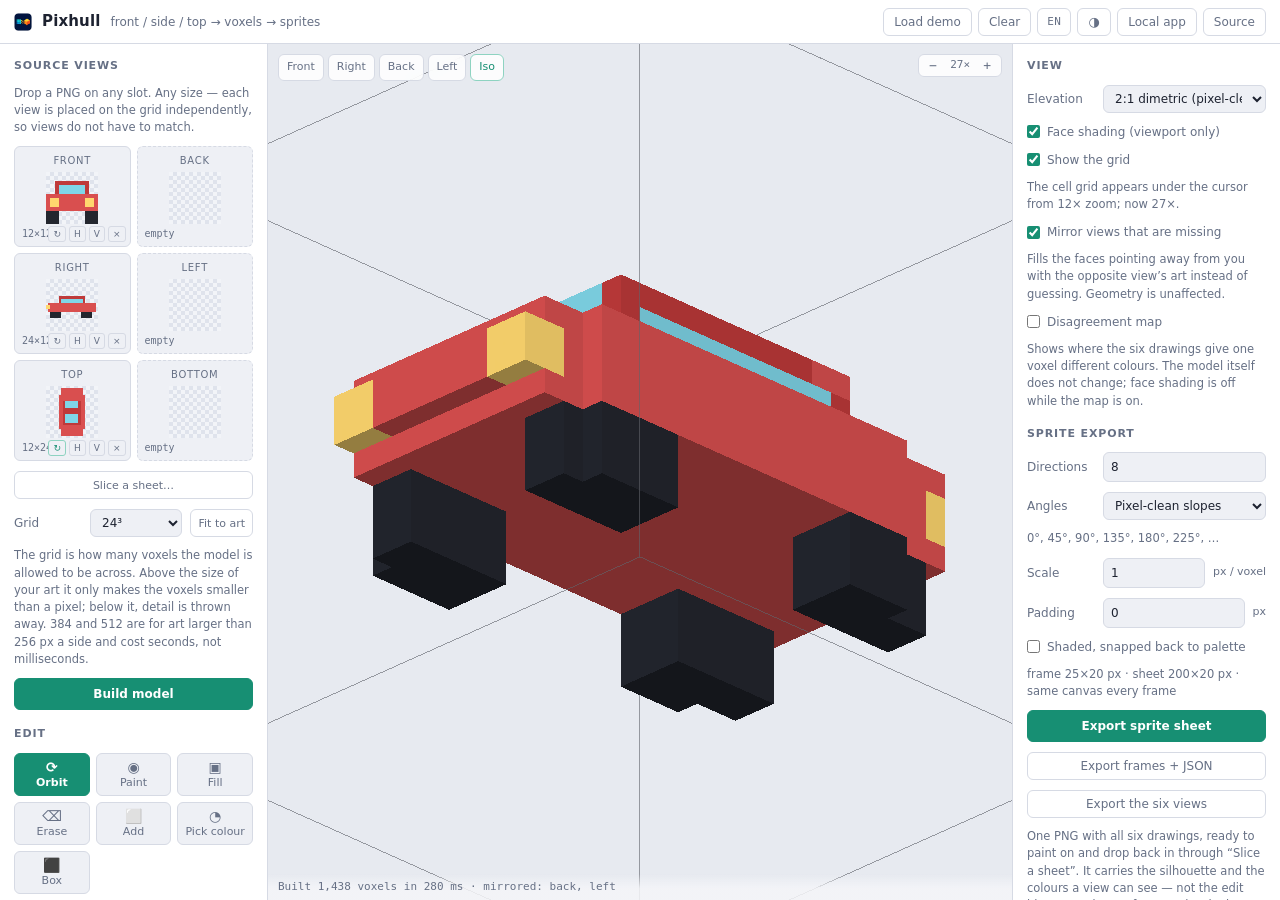
==== commit c162af9d: "Пункт 2: Send the six views out as one sheet and take them back in, unchanged Co-Authored-By: Claude" ====
--- a/index.html
+++ b/index.html
@@ -233,6 +233,8 @@
     <button id="btn-export-sheet" class="primary" type="button" data-i18n="export.sheet"></button>
     <p class="hint hidden" id="map-export-note" data-i18n="export.mapNote"></p>
     <button id="btn-export-frames" class="ghost" type="button" data-i18n="export.frames"></button>
+    <button id="btn-export-views" class="ghost" type="button" data-i18n="export.views"></button>
+    <p class="hint" data-i18n="export.viewsNote"></p>
 
     <h2 data-i18n="model.heading"></h2>
     <div class="field checkbox">
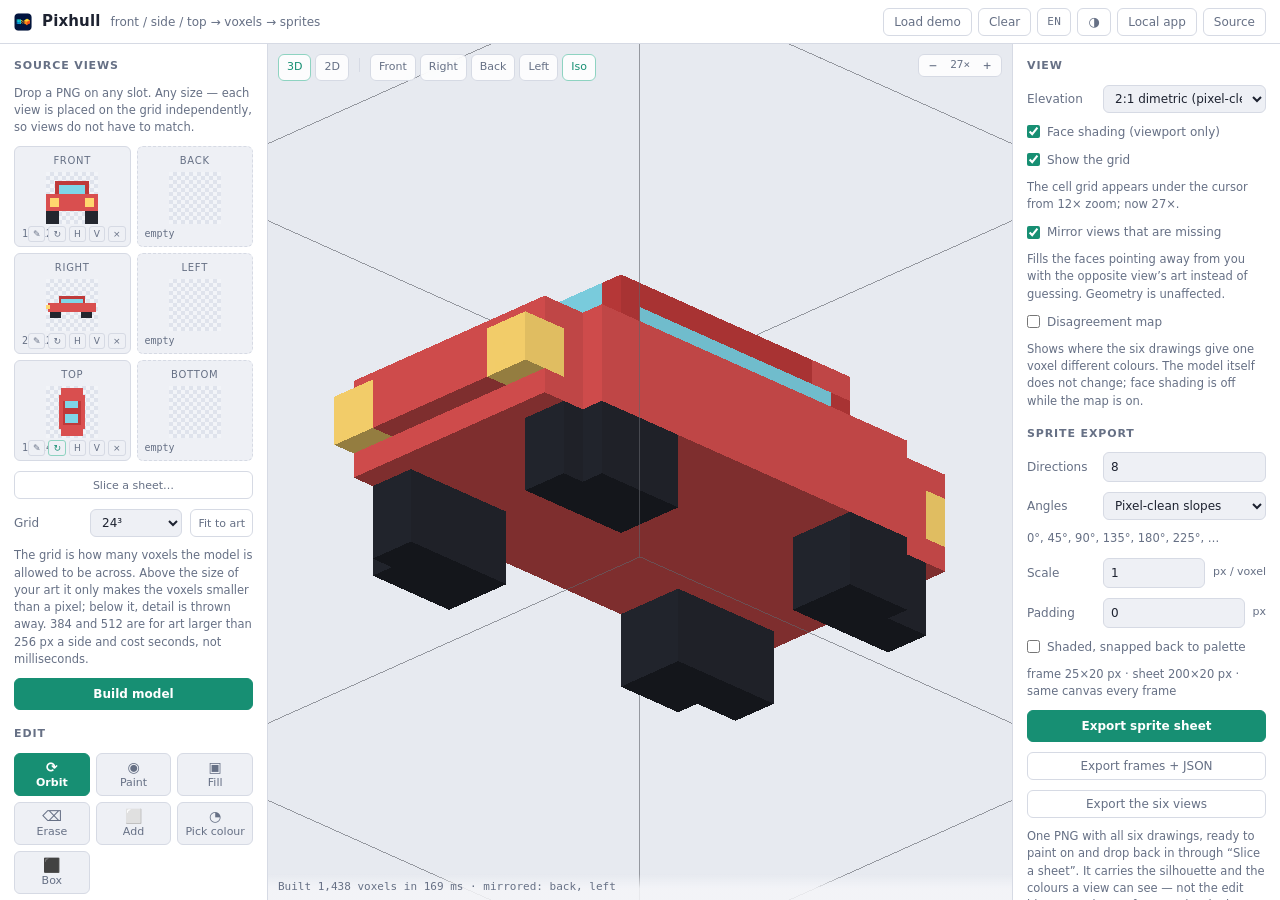
==== commit 37d7698b: "Пункт 3: Paint the six drawings in the tab, and let the model catch up on demand Co-Authored-By: Cla" ====
--- a/index.html
+++ b/index.html
@@ -77,6 +77,9 @@
     <p class="hint" id="grid-hint" data-i18n="grid.hint"></p>
 
     <button id="btn-build" class="primary" type="button" data-i18n="grid.build"></button>
+    <!-- Only while a drawing is ahead of the model: painting a view never
+         rebuilds (screen spec §4.4), so the panel has to say so out loud. -->
+    <p class="hint warn hidden" id="views-ahead"></p>
 
     <h2 data-i18n="edit.heading"></h2>
     <div class="toolbar" id="tool-bar" role="radiogroup" data-i18n-aria="edit.heading"></div>
@@ -144,9 +147,16 @@
   <!-- ------------------------------------------------------------------ -->
   <section class="viewport">
     <canvas id="gl" aria-label="3D model viewport"></canvas>
+    <!-- The drawing mode's own surface: a flat picture drawn with drawImage,
+         not a second WebGL pipeline for something one line already does. -->
+    <canvas id="view2d" class="hidden" aria-label="Drawing viewport"></canvas>
 
     <div class="viewport-overlay">
-      <div class="angle-chips" id="angle-chips"></div>
+      <div class="chip-groups">
+        <div class="angle-chips" id="mode-chips" role="radiogroup" data-i18n-aria="view.heading"></div>
+        <span class="chip-divider" aria-hidden="true"></span>
+        <div class="angle-chips" id="angle-chips"></div>
+      </div>
       <div class="zoom-chip">
         <button id="zoom-out" type="button" data-i18n-aria="viewport.zoomOut">−</button>
         <span id="zoom-label">4×</span>
@@ -158,6 +168,20 @@
       <p data-i18n="viewport.emptyTitle"></p>
       <p class="hint"><span data-i18n="viewport.emptyHintBefore"></span><button id="btn-demo-2" class="linkish" type="button" data-i18n="viewport.emptyHintLink"></button><span data-i18n="viewport.emptyHintAfter"></span></p>
     </div>
+
+    <!-- Same centre and same class as the 3D invitation: one pattern for
+         "there is nothing here yet, and here is what to do about it". -->
+    <div id="view2d-empty" class="viewport-empty hidden">
+      <p id="view2d-empty-title"></p>
+      <p class="hint view2d-empty-actions">
+        <button id="btn-view-take" class="ghost small" type="button"></button>
+        <button id="btn-view-blank" class="ghost small" type="button"></button>
+      </p>
+      <p class="hint" id="view2d-empty-cost"></p>
+      <p class="hint" id="view2d-empty-note"></p>
+    </div>
+
+    <p class="readout" id="view2d-readout"></p>
 
     <div id="build-progress" class="progress hidden" role="progressbar"
          aria-valuemin="0" aria-valuemax="100" aria-valuenow="0" data-i18n-aria="build.progress">
--- a/css/app.css
+++ b/css/app.css
@@ -173,6 +173,10 @@
 .slot.dragover { border-color: var(--accent); background: var(--bg-sunken); box-shadow: inset 0 0 0 999px rgba(100, 210, 179, 0.09); }
 .slot.filled { border-style: solid; }
 .slot.disabled { opacity: .4; }
+/* Painted here since the last build: the model is behind this drawing, and the
+   border is the only quiet place to say which of six thumbnails it is
+   (screen spec §10.2 - a count in 20 px is forbidden by the panel's own rule). */
+.slot.edited { border-style: solid; border-color: var(--warn); }
 
 .slot-name {
   font-size: 10px;
@@ -347,6 +351,68 @@
   cursor: grab;
 }
 #gl.dragging { cursor: grabbing; }
+#gl.hidden { display: none; }
+
+/*
+ * The drawing surface. Same box as #gl and mutually exclusive with it: one of
+ * the two is `hidden`, so the viewport is either the model or the picture and
+ * never an ambiguous overlap.
+ */
+#view2d {
+  position: absolute;
+  inset: 0;
+  width: 100%;
+  height: 100%;
+  display: block;
+  touch-action: none;
+  image-rendering: pixelated;
+  cursor: grab;
+}
+#view2d.hidden { display: none; }
+#view2d.dragging { cursor: grabbing; }
+#view2d.tool-paint, #view2d.tool-fill { cursor: crosshair; }
+#view2d.tool-erase { cursor: cell; }
+#view2d.tool-pick { cursor: copy; }
+
+/* Two radio groups stand side by side in the overlay for the first time. A
+   hairline keeps them from reading as one row of eight buttons. */
+.chip-groups {
+  display: flex;
+  align-items: flex-start;
+  gap: 10px;
+  min-width: 0;
+  pointer-events: auto;
+}
+/* The pair never breaks across two lines on its own: it is what says which of
+   the two viewports is on, and half of it on a second row reads as a stray
+   button (screen spec 3.5). The six view chips wrap instead. */
+#mode-chips { flex-wrap: nowrap; flex: 0 0 auto; }
+.chip-divider {
+  width: 1px;
+  height: 14px;
+  margin-top: 4px;
+  background: var(--line);
+  flex: 0 0 auto;
+}
+
+.view2d-empty-actions {
+  display: flex;
+  gap: 6px;
+  justify-content: center;
+  pointer-events: auto;
+}
+
+/* The drawing's size against the grid, one line above the status bar. */
+#view2d-readout {
+  position: absolute;
+  left: 0; right: 0;
+  /* Clear of the progress bar, which sits at 22px and is 2px tall: a
+     projection at 512 draws both at once. */
+  bottom: 26px;
+  padding: 0 10px;
+  pointer-events: none;
+}
+#view2d-readout:empty { display: none; }
 
 .viewport-overlay {
   position: absolute;
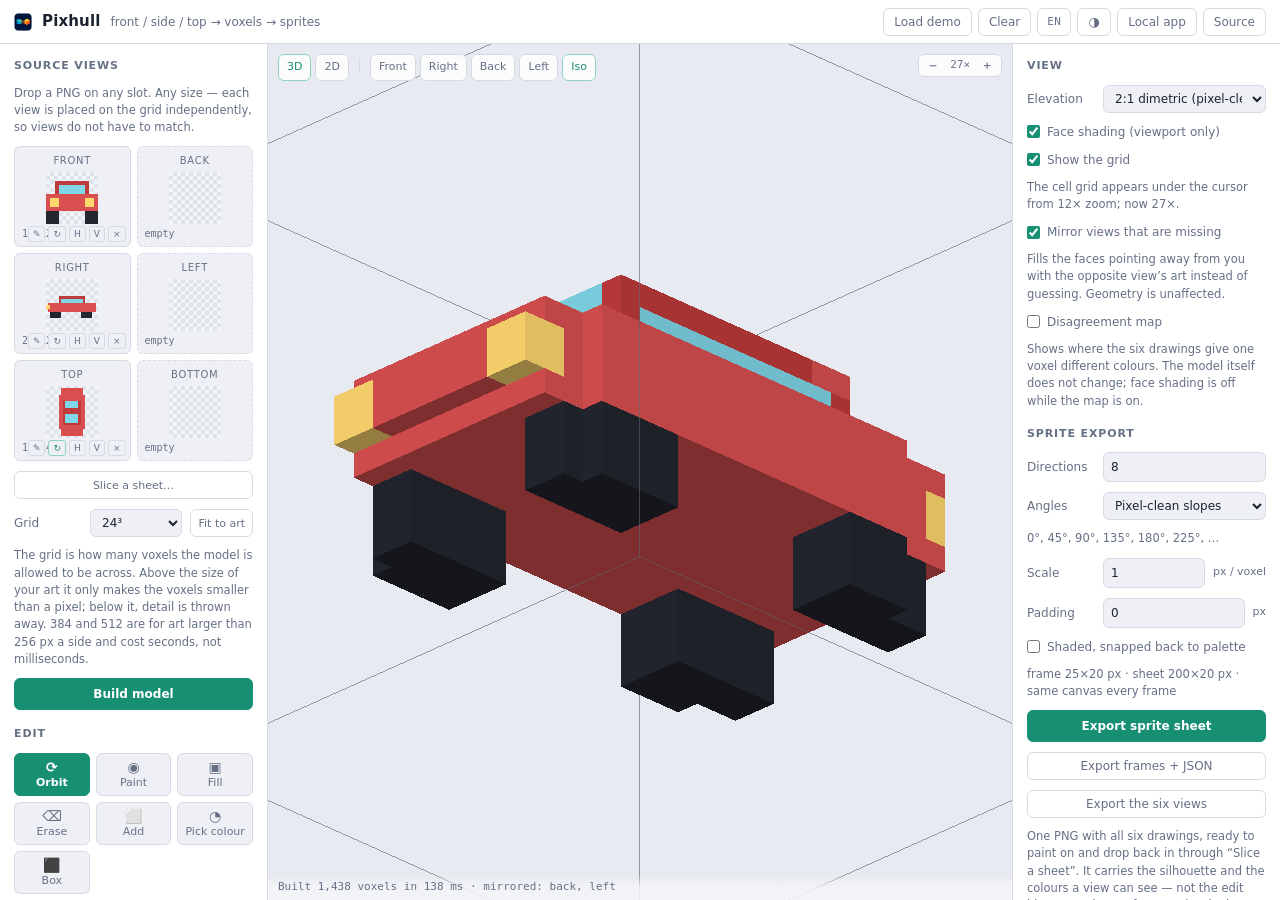
==== commit 82122d5d: "Пункт 4: Bake the outline and the light into the faces themselves, countable before the press and un" ====
--- a/index.html
+++ b/index.html
@@ -142,6 +142,26 @@
       <button id="btn-merge-colors" class="ghost small" type="button" data-i18n="edit.mergeColors" disabled></button>
     </div>
     <p class="hint" id="merge-note"></p>
+
+    <h2 id="bake-heading" data-i18n="edit.bakeHeading"></h2>
+    <div class="field">
+      <label for="outline-thickness" data-i18n="edit.bakeThickness"></label>
+      <input type="range" id="outline-thickness" min="1" max="3" step="1" value="1">
+      <span class="unit" id="outline-thickness-label">1</span>
+    </div>
+    <div class="field checkbox">
+      <input type="checkbox" id="outline-use-color">
+      <label for="outline-use-color" data-i18n="edit.bakeUseColor"></label>
+    </div>
+    <div class="field">
+      <button id="btn-bake-outline" class="ghost small" type="button" data-i18n="edit.bakeOutline" disabled></button>
+    </div>
+    <p class="hint" id="bake-outline-note"></p>
+    <div class="field">
+      <button id="btn-bake-light" class="ghost small" type="button" data-i18n="edit.bakeLight" disabled></button>
+    </div>
+    <p class="hint" id="bake-light-note"></p>
+    <p class="hint" data-i18n="edit.bakeHint"></p>
   </aside>
 
   <!-- ------------------------------------------------------------------ -->
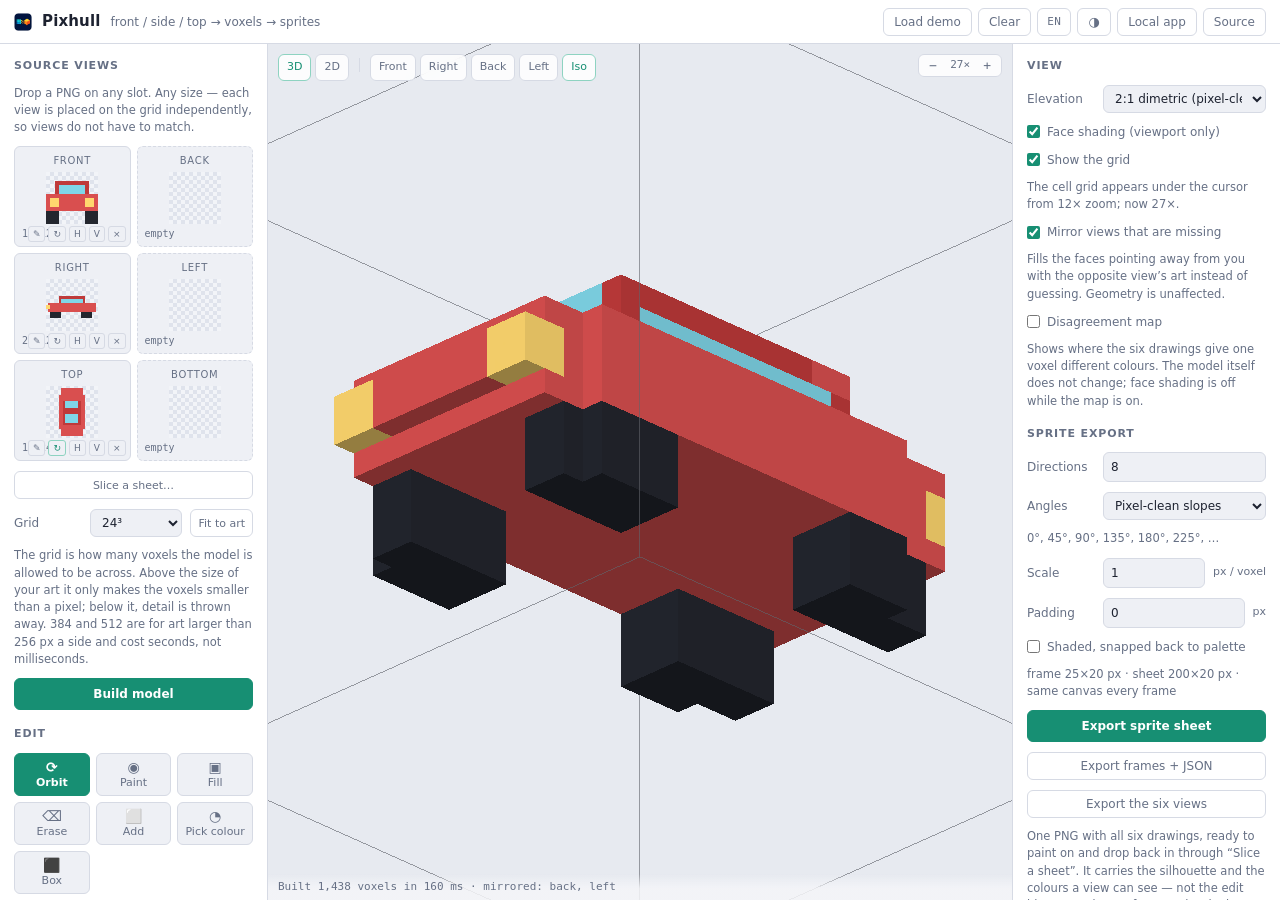
==== commit c2c917bc: "Пункт 6: Slice the model into stacked PNG layers, and let one rule decide the colour for every flatt" ====
--- a/index.html
+++ b/index.html
@@ -279,6 +279,9 @@
     <button id="btn-export-frames" class="ghost" type="button" data-i18n="export.frames"></button>
     <button id="btn-export-views" class="ghost" type="button" data-i18n="export.views"></button>
     <p class="hint" data-i18n="export.viewsNote"></p>
+    <button id="btn-export-slices" class="ghost" type="button" data-i18n="export.slices"></button>
+    <p class="hint" data-i18n="export.slicesNote"></p>
+    <p class="hint warn hidden" id="slices-note"></p>
 
     <h2 data-i18n="model.heading"></h2>
     <div class="field checkbox">
